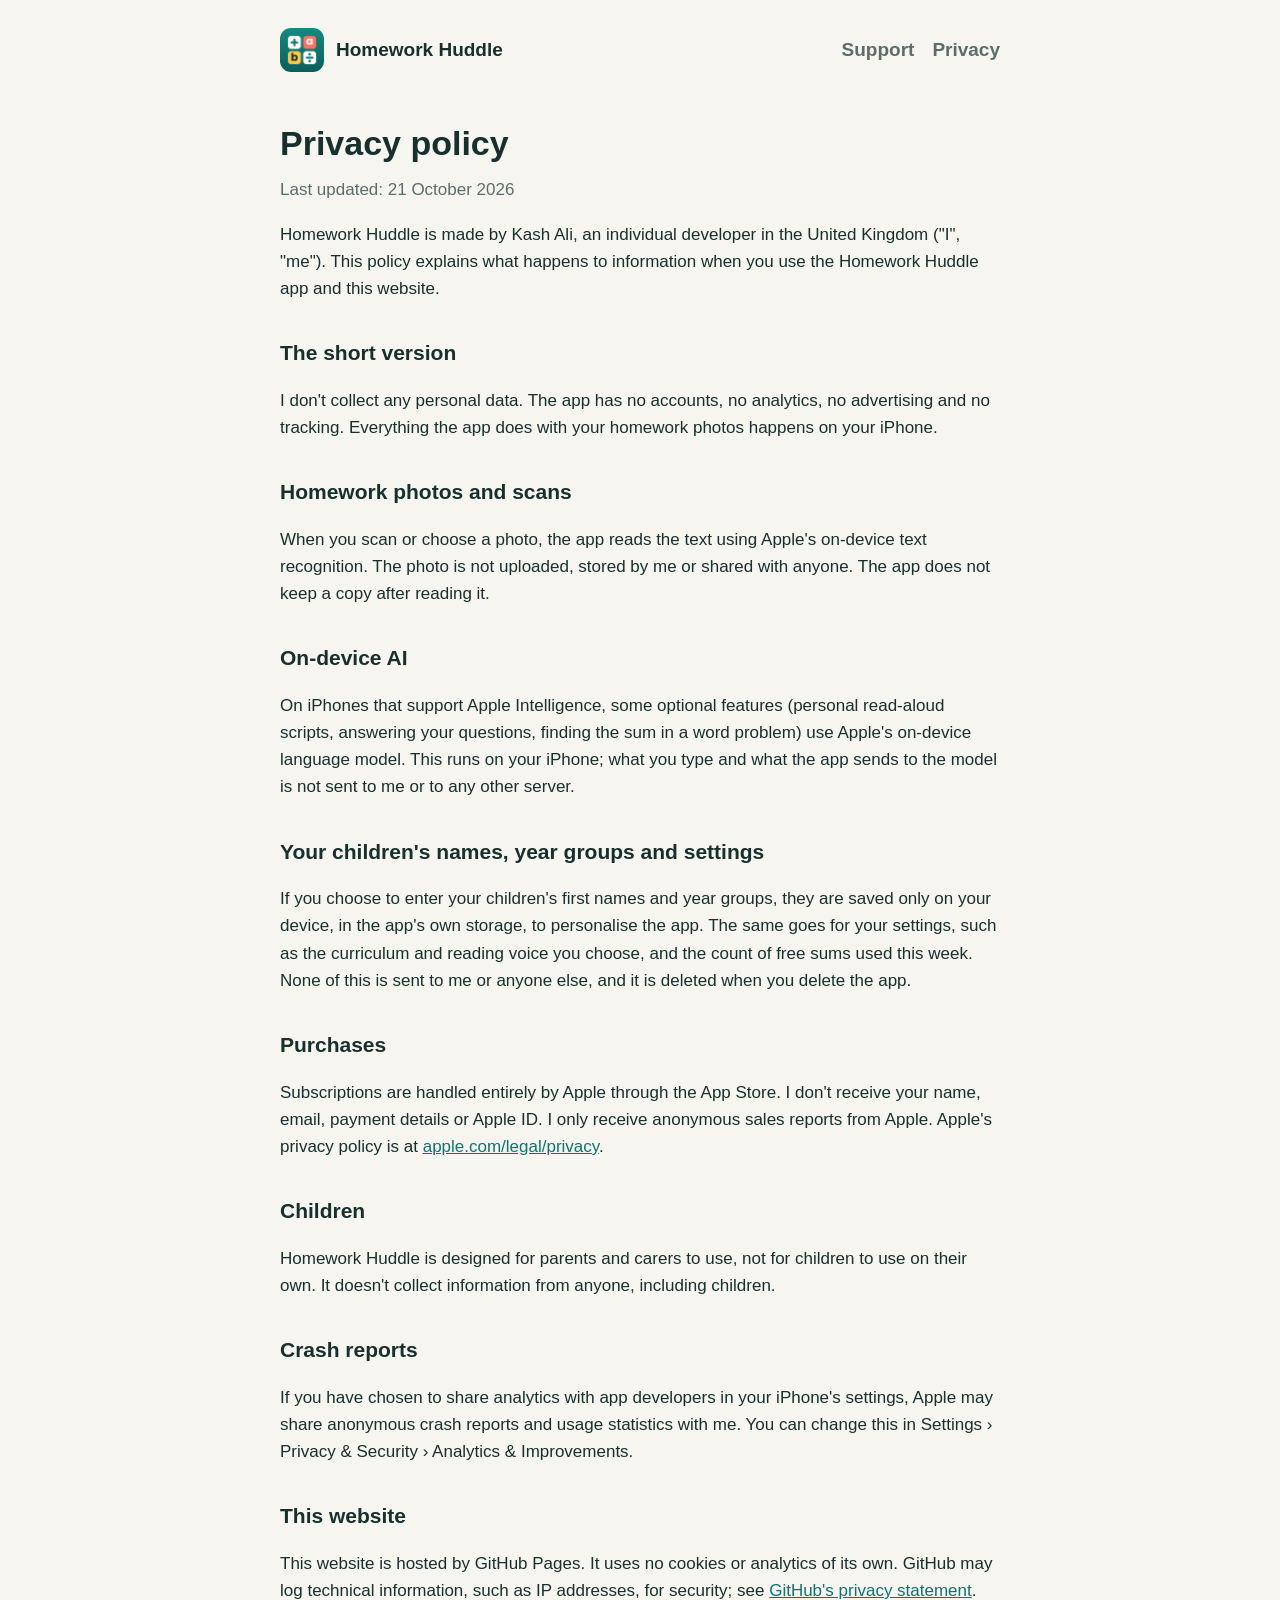
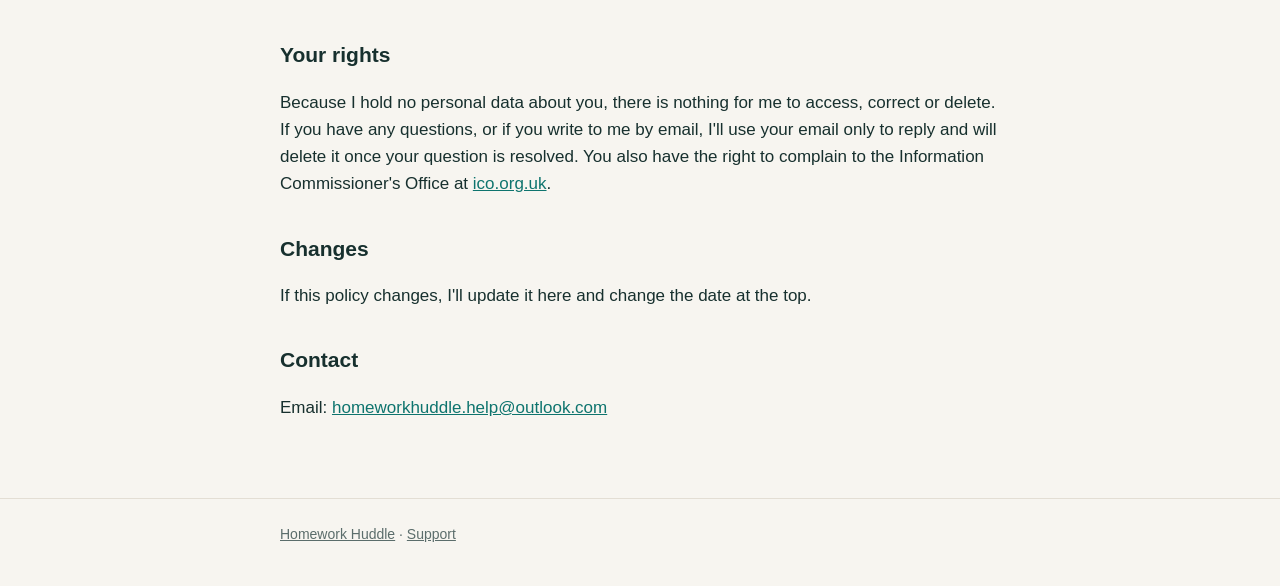
==== privacy.html @ 633bbb53 "Add files via upload" ====
<!doctype html>
<html lang="en-GB">
<head>
  <meta charset="utf-8">
  <meta name="viewport" content="width=device-width, initial-scale=1">
  <title>Privacy policy – Homework Huddle</title>
  <link rel="icon" href="icon.png">
  <link rel="stylesheet" href="style.css">
</head>
<body>
  <header><div class="wrap">
    <img src="icon.png" alt="">
    <a href="index.html">Homework Huddle</a>
    <nav><a href="support.html">Support</a><a href="privacy.html">Privacy</a></nav>
  </div></header>

  <main class="doc"><div class="wrap">
    <h1>Privacy policy</h1>
    <p class="updated">Last updated: 21 October 2026</p>

    <p>Homework Huddle is made by Kash Ali, an individual developer in the United Kingdom ("I", "me"). This policy explains what happens to information when you use the Homework Huddle app and this website.</p>

    <h2>The short version</h2>
    <p>I don't collect any personal data. The app has no accounts, no analytics, no advertising and no tracking. Everything the app does with your homework photos happens on your iPhone.</p>

    <h2>Homework photos and scans</h2>
    <p>When you scan or choose a photo, the app reads the text using Apple's on-device text recognition. The photo is not uploaded, stored by me or shared with anyone. The app does not keep a copy after reading it.</p>

    <h2>On-device AI</h2>
    <p>On iPhones that support Apple Intelligence, some optional features (personal read-aloud scripts, answering your questions, finding the sum in a word problem) use Apple's on-device language model. This runs on your iPhone; what you type and what the app sends to the model is not sent to me or to any other server.</p>

    <h2>Your children's names, year groups and settings</h2>
    <p>If you choose to enter your children's first names and year groups, they are saved only on your device, in the app's own storage, to personalise the app. The same goes for your settings, such as the curriculum and reading voice you choose, and the count of free sums used this week. None of this is sent to me or anyone else, and it is deleted when you delete the app.</p>

    <h2>Purchases</h2>
    <p>Subscriptions are handled entirely by Apple through the App Store. I don't receive your name, email, payment details or Apple ID. I only receive anonymous sales reports from Apple. Apple's privacy policy is at <a href="https://www.apple.com/legal/privacy/">apple.com/legal/privacy</a>.</p>

    <h2>Children</h2>
    <p>Homework Huddle is designed for parents and carers to use, not for children to use on their own. It doesn't collect information from anyone, including children.</p>

    <h2>Crash reports</h2>
    <p>If you have chosen to share analytics with app developers in your iPhone's settings, Apple may share anonymous crash reports and usage statistics with me. You can change this in Settings › Privacy &amp; Security › Analytics &amp; Improvements.</p>

    <h2>This website</h2>
    <p>This website is hosted by GitHub Pages. It uses no cookies or analytics of its own. GitHub may log technical information, such as IP addresses, for security; see <a href="https://docs.github.com/en/site-policy/privacy-policies/github-general-privacy-statement">GitHub's privacy statement</a>.</p>

    <h2>Your rights</h2>
    <p>Because I hold no personal data about you, there is nothing for me to access, correct or delete. If you have any questions, or if you write to me by email, I'll use your email only to reply and will delete it once your question is resolved. You also have the right to complain to the Information Commissioner's Office at <a href="https://ico.org.uk">ico.org.uk</a>.</p>

    <h2>Changes</h2>
    <p>If this policy changes, I'll update it here and change the date at the top.</p>

    <h2>Contact</h2>
    <p>Email: <a href="mailto:homeworkhuddle.help@outlook.com">homeworkhuddle.help@outlook.com</a></p>
  </div></main>

  <footer><div class="wrap"><a href="index.html">Homework Huddle</a> · <a href="support.html">Support</a></div></footer>
</body>
</html>
---- style.css ----
:root {
  --bg: #f7f5f0;
  --ink: #17302e;
  --muted: #5b6d6b;
  --teal: #0e746e;
  --coral: #f97362;
  --card: #ffffff;
  --line: #e3ded4;
}
@media (prefers-color-scheme: dark) {
  :root { --bg: #0f1716; --ink: #e9f1ef; --muted: #9fb2af; --teal: #4ac7b0; --card: #18221f; --line: #26332f; }
}
* { box-sizing: border-box; }
body {
  margin: 0; background: var(--bg); color: var(--ink);
  font: 17px/1.6 -apple-system, BlinkMacSystemFont, "Segoe UI", Roboto, sans-serif;
}
.wrap { max-width: 760px; margin: 0 auto; padding: 0 20px; }
header { padding: 28px 0 8px; }
header .wrap { display: flex; align-items: center; gap: 12px; }
header img { width: 44px; height: 44px; border-radius: 11px; }
header a { color: inherit; text-decoration: none; font-weight: 700; font-size: 19px; }
nav { margin-left: auto; display: flex; gap: 18px; font-size: 15px; }
nav a { color: var(--muted); text-decoration: none; }
nav a:hover { color: var(--teal); }
.hero { padding: 56px 0 40px; }
.hero h1 { font-size: clamp(34px, 6vw, 52px); line-height: 1.1; margin: 0 0 18px; letter-spacing: -0.02em; }
.hero h1 em { font-style: normal; color: var(--teal); }
.hero p { font-size: 20px; color: var(--muted); margin: 0 0 28px; max-width: 34em; }
.button {
  display: inline-block; background: var(--ink); color: var(--bg); padding: 13px 22px;
  border-radius: 12px; text-decoration: none; font-weight: 600;
}
.grid { display: grid; grid-template-columns: repeat(auto-fit, minmax(210px, 1fr)); gap: 14px; margin: 24px 0 48px; }
.card { background: var(--card); border: 1px solid var(--line); border-radius: 16px; padding: 20px; }
.card h3 { margin: 0 0 6px; font-size: 18px; }
.card p { margin: 0; color: var(--muted); font-size: 15px; }
.tag { display: inline-block; font-size: 13px; font-weight: 700; color: var(--coral); margin-bottom: 6px; }
main.doc { padding: 36px 0 60px; }
main.doc h1 { font-size: 34px; margin: 0 0 6px; }
main.doc h2 { font-size: 21px; margin: 34px 0 6px; }
main.doc .updated { color: var(--muted); margin-top: 0; }
main.doc a { color: var(--teal); }
footer { border-top: 1px solid var(--line); padding: 24px 0 40px; color: var(--muted); font-size: 14px; }
footer a { color: var(--muted); }
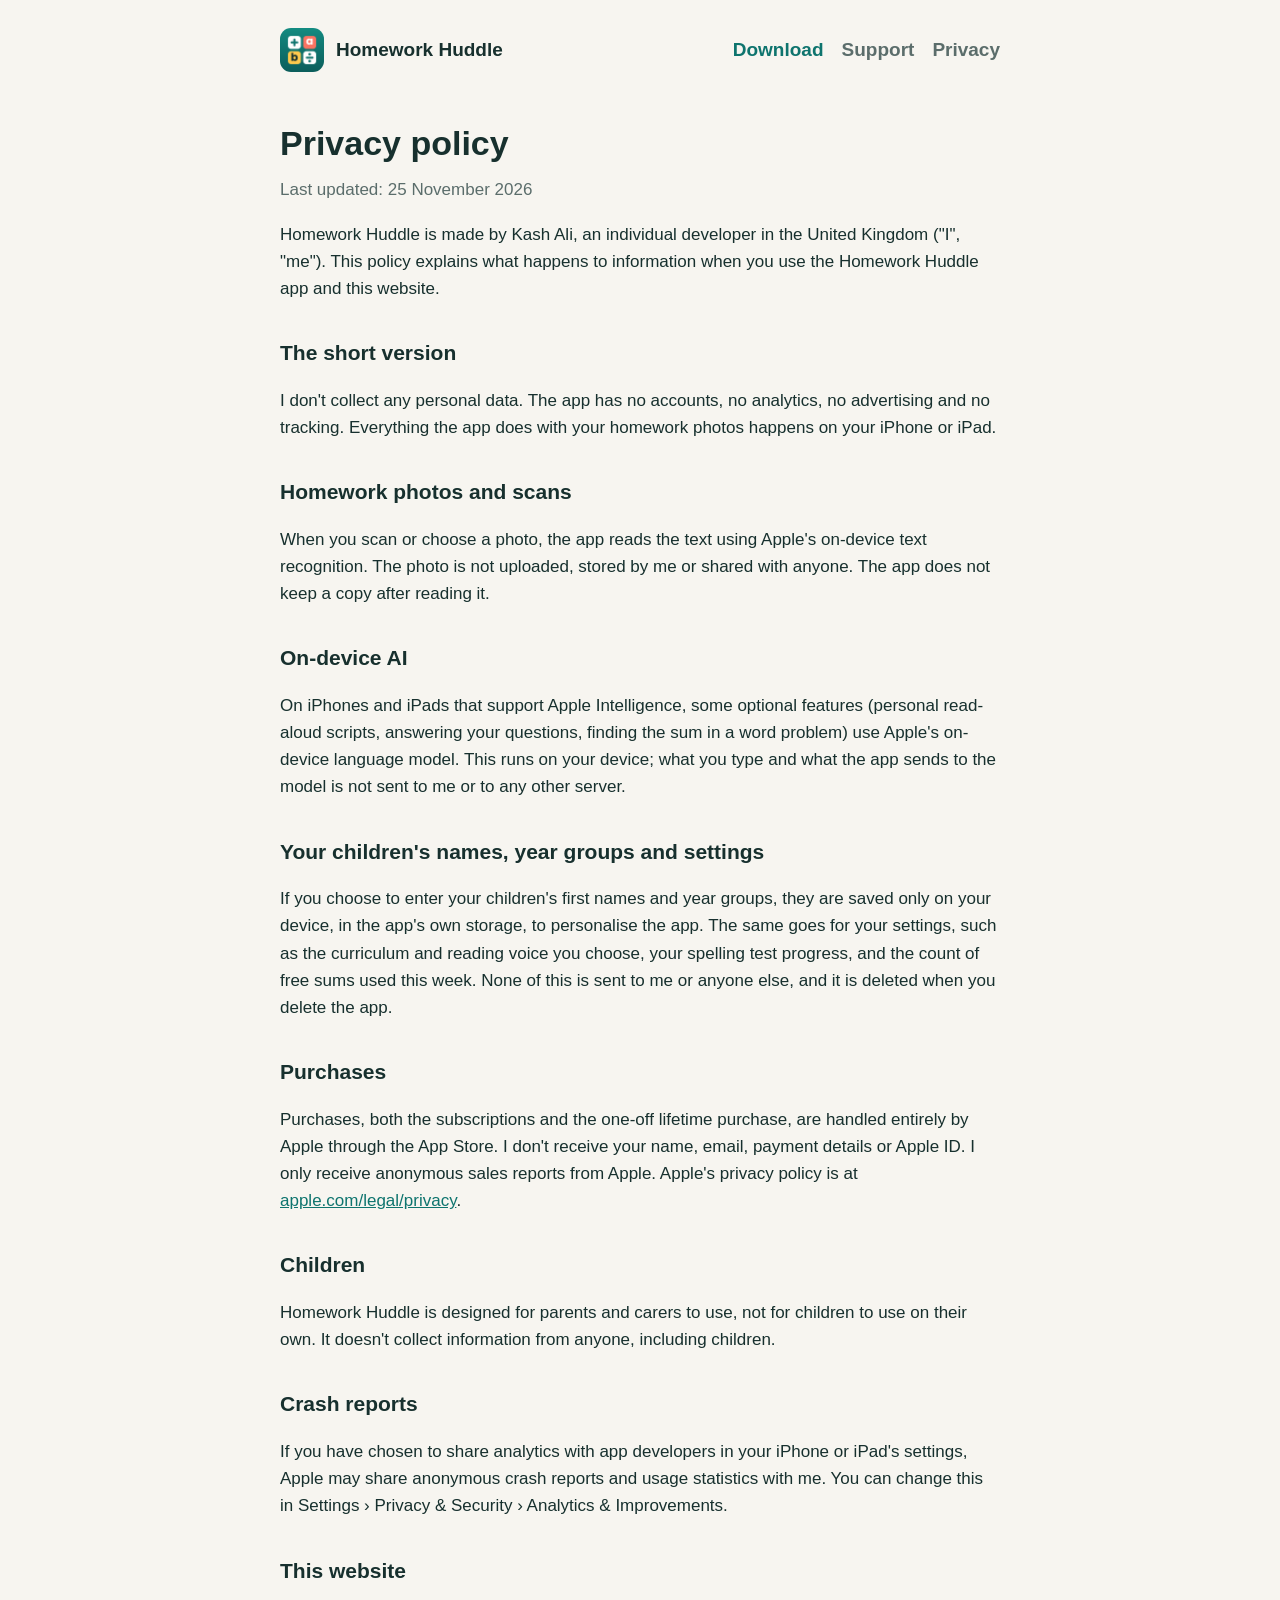
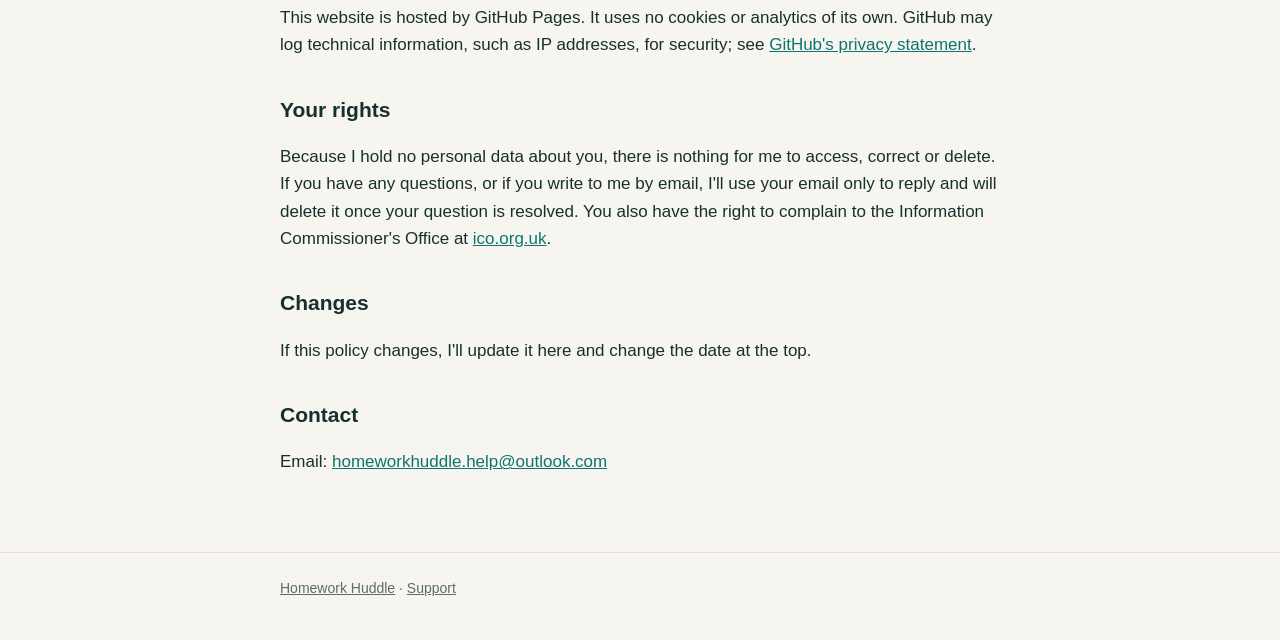
==== commit 1af92967: "Add files via upload" ====
--- a/privacy.html
+++ b/privacy.html
@@ -4,6 +4,8 @@
   <meta charset="utf-8">
   <meta name="viewport" content="width=device-width, initial-scale=1">
   <title>Privacy policy – Homework Huddle</title>
+  <meta name="apple-itunes-app" content="app-id=6825358263">
+  <meta property="og:image" content="https://homeworkhuddle-app.github.io/images/share.jpg">
   <link rel="icon" href="icon.png">
   <link rel="stylesheet" href="style.css">
 </head>
@@ -11,35 +13,35 @@
   <header><div class="wrap">
     <img src="icon.png" alt="">
     <a href="index.html">Homework Huddle</a>
-    <nav><a href="support.html">Support</a><a href="privacy.html">Privacy</a></nav>
+    <nav><a href="https://apps.apple.com/app/homework-huddle/id6825358263">Download</a><a href="support.html">Support</a><a href="privacy.html">Privacy</a></nav>
   </div></header>
 
   <main class="doc"><div class="wrap">
     <h1>Privacy policy</h1>
-    <p class="updated">Last updated: 21 October 2026</p>
+    <p class="updated">Last updated: 25 November 2026</p>
 
     <p>Homework Huddle is made by Kash Ali, an individual developer in the United Kingdom ("I", "me"). This policy explains what happens to information when you use the Homework Huddle app and this website.</p>
 
     <h2>The short version</h2>
-    <p>I don't collect any personal data. The app has no accounts, no analytics, no advertising and no tracking. Everything the app does with your homework photos happens on your iPhone.</p>
+    <p>I don't collect any personal data. The app has no accounts, no analytics, no advertising and no tracking. Everything the app does with your homework photos happens on your iPhone or iPad.</p>
 
     <h2>Homework photos and scans</h2>
     <p>When you scan or choose a photo, the app reads the text using Apple's on-device text recognition. The photo is not uploaded, stored by me or shared with anyone. The app does not keep a copy after reading it.</p>
 
     <h2>On-device AI</h2>
-    <p>On iPhones that support Apple Intelligence, some optional features (personal read-aloud scripts, answering your questions, finding the sum in a word problem) use Apple's on-device language model. This runs on your iPhone; what you type and what the app sends to the model is not sent to me or to any other server.</p>
+    <p>On iPhones and iPads that support Apple Intelligence, some optional features (personal read-aloud scripts, answering your questions, finding the sum in a word problem) use Apple's on-device language model. This runs on your device; what you type and what the app sends to the model is not sent to me or to any other server.</p>
 
     <h2>Your children's names, year groups and settings</h2>
-    <p>If you choose to enter your children's first names and year groups, they are saved only on your device, in the app's own storage, to personalise the app. The same goes for your settings, such as the curriculum and reading voice you choose, and the count of free sums used this week. None of this is sent to me or anyone else, and it is deleted when you delete the app.</p>
+    <p>If you choose to enter your children's first names and year groups, they are saved only on your device, in the app's own storage, to personalise the app. The same goes for your settings, such as the curriculum and reading voice you choose, your spelling test progress, and the count of free sums used this week. None of this is sent to me or anyone else, and it is deleted when you delete the app.</p>
 
     <h2>Purchases</h2>
-    <p>Subscriptions are handled entirely by Apple through the App Store. I don't receive your name, email, payment details or Apple ID. I only receive anonymous sales reports from Apple. Apple's privacy policy is at <a href="https://www.apple.com/legal/privacy/">apple.com/legal/privacy</a>.</p>
+    <p>Purchases, both the subscriptions and the one-off lifetime purchase, are handled entirely by Apple through the App Store. I don't receive your name, email, payment details or Apple ID. I only receive anonymous sales reports from Apple. Apple's privacy policy is at <a href="https://www.apple.com/legal/privacy/">apple.com/legal/privacy</a>.</p>
 
     <h2>Children</h2>
     <p>Homework Huddle is designed for parents and carers to use, not for children to use on their own. It doesn't collect information from anyone, including children.</p>
 
     <h2>Crash reports</h2>
-    <p>If you have chosen to share analytics with app developers in your iPhone's settings, Apple may share anonymous crash reports and usage statistics with me. You can change this in Settings › Privacy &amp; Security › Analytics &amp; Improvements.</p>
+    <p>If you have chosen to share analytics with app developers in your iPhone or iPad's settings, Apple may share anonymous crash reports and usage statistics with me. You can change this in Settings › Privacy &amp; Security › Analytics &amp; Improvements.</p>
 
     <h2>This website</h2>
     <p>This website is hosted by GitHub Pages. It uses no cookies or analytics of its own. GitHub may log technical information, such as IP addresses, for security; see <a href="https://docs.github.com/en/site-policy/privacy-policies/github-general-privacy-statement">GitHub's privacy statement</a>.</p>
--- a/style.css
+++ b/style.css
@@ -31,6 +31,8 @@
   display: inline-block; background: var(--ink); color: var(--bg); padding: 13px 22px;
   border-radius: 12px; text-decoration: none; font-weight: 600;
 }
+.hero .small { font-size: 15px; margin: 12px 0 0; }
+.button:hover { opacity: .88; }
 .grid { display: grid; grid-template-columns: repeat(auto-fit, minmax(210px, 1fr)); gap: 14px; margin: 24px 0 48px; }
 .card { background: var(--card); border: 1px solid var(--line); border-radius: 16px; padding: 20px; }
 .card h3 { margin: 0 0 6px; font-size: 18px; }
@@ -43,3 +45,14 @@
 main.doc a { color: var(--teal); }
 footer { border-top: 1px solid var(--line); padding: 24px 0 40px; color: var(--muted); font-size: 14px; }
 footer a { color: var(--muted); }
+.hero-picture { display: block; width: 100%; height: auto; border-radius: 20px; margin: 36px 0 0; }
+.shots { padding: 8px 0 12px; }
+.wide { max-width: 1120px; margin: 0 auto; }
+.strip { display: flex; gap: 16px; overflow-x: auto; scroll-snap-type: x mandatory; padding: 4px 20px 16px; scroll-padding: 0 20px; }
+.strip figure { margin: 0; flex: 0 0 200px; scroll-snap-align: start; }
+.strip img { display: block; width: 200px; height: auto; border-radius: 18px; border: 1px solid var(--line); background: var(--card); }
+.section-title { font-size: 26px; margin: 32px 0 0; letter-spacing: -0.01em; }
+.cta { margin: 0 0 56px; }
+nav a:first-child { color: var(--teal); font-weight: 600; }
+@media (max-width: 480px) { header .wrap { flex-wrap: wrap; row-gap: 10px; } nav { margin-left: 0; width: 100%; gap: 18px; } .strip figure { flex-basis: 160px; } .strip img { width: 160px; } }
+html, body { overflow-x: hidden; }
